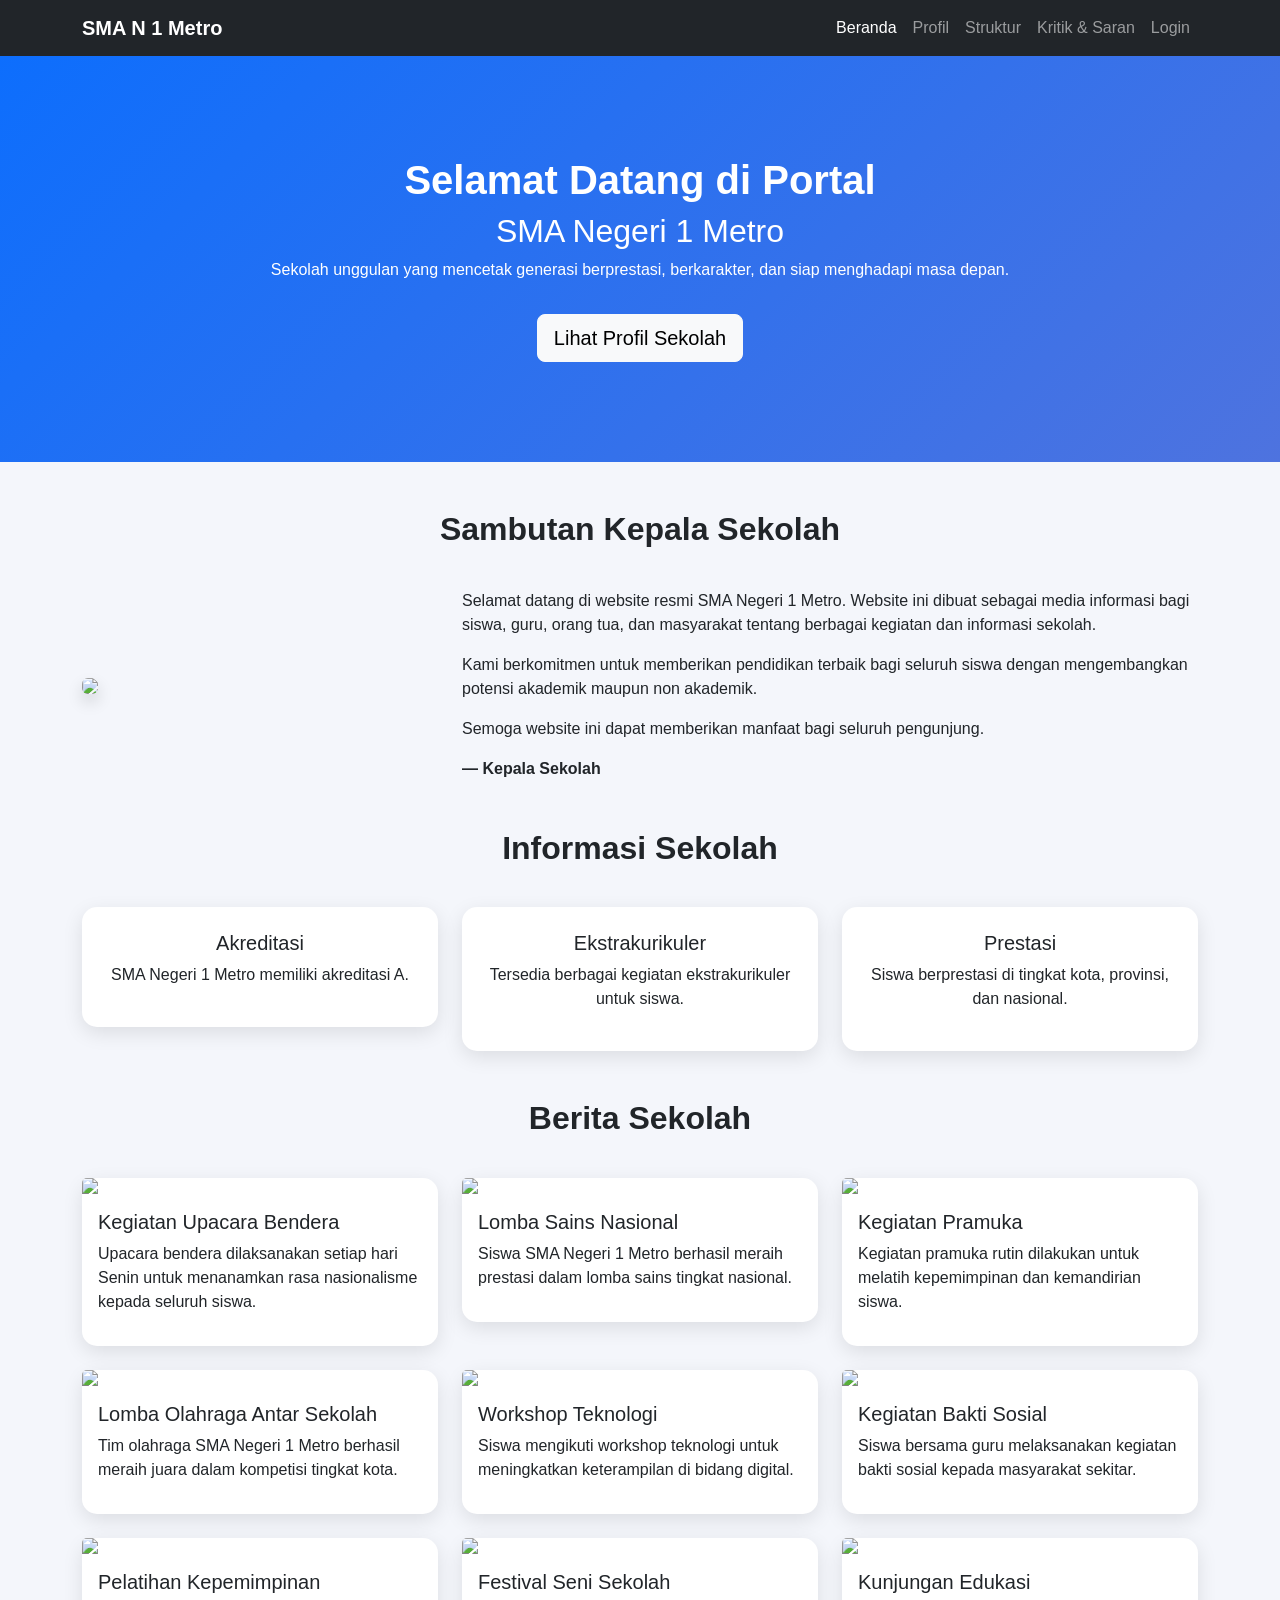
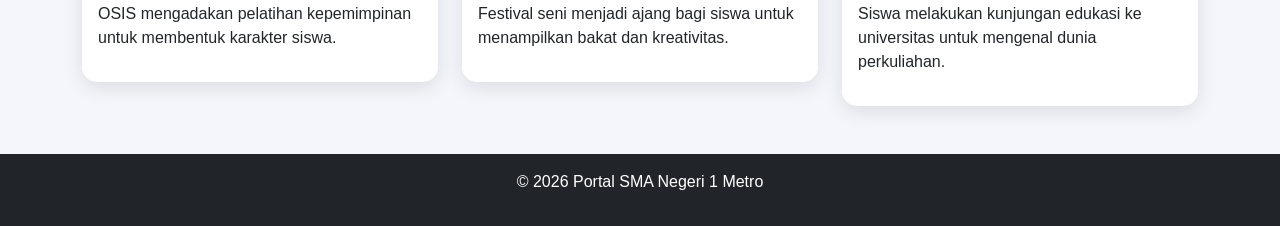
==== bootstrap-5.3.8-dist/index.html @ 813bf5c5 "upload website bootstrap" ====
<!DOCTYPE html>
<html lang="id">
<head>
<meta charset="UTF-8">
<meta name="viewport" content="width=device-width, initial-scale=1.0">

<title>Portal SMA Negeri 1 Metro</title>

<link rel="stylesheet" href="css/bootstrap.min.css">

<style>

body{
background:#f4f6fb;
font-family:Arial, Helvetica, sans-serif;
}

/* HERO */

.hero{
background:linear-gradient(135deg,#0d6efd,#4e73df);
color:white;
padding:100px 20px;
text-align:center;
}

.hero h1{
font-weight:bold;
}

.section-title{
text-align:center;
margin-bottom:40px;
font-weight:bold;
}

/* CARD */

.info-card{
border:none;
border-radius:15px;
box-shadow:0 6px 20px rgba(0,0,0,0.1);
transition:0.3s;
}

.info-card:hover{
transform:translateY(-6px);
}

</style>

</head>

<body>

<!-- NAVBAR -->

<nav class="navbar navbar-expand-lg navbar-dark bg-dark">

<div class="container">

<a class="navbar-brand fw-bold">SMA N 1 Metro</a>

<button class="navbar-toggler" data-bs-toggle="collapse" data-bs-target="#menu">
<span class="navbar-toggler-icon"></span>
</button>

<div class="collapse navbar-collapse" id="menu">

<ul class="navbar-nav ms-auto">

<li class="nav-item">
<a class="nav-link active" href="index.html">Beranda</a>
</li>

<li class="nav-item">
<a class="nav-link" href="profil.html">Profil</a>
</li>

<li class="nav-item">
<a class="nav-link" href="struktur.html">Struktur</a>
</li>

<li class="nav-item">
<a class="nav-link" href="kritik.html">Kritik & Saran</a>
</li>

<li class="nav-item">
<a class="nav-link" href="login.html">Login</a>
</li>

</ul>

</div>

</div>

</nav>


<!-- HERO -->

<section class="hero">

<div class="container">

<h1>Selamat Datang di Portal</h1>
<h2>SMA Negeri 1 Metro</h2>

<p>
Sekolah unggulan yang mencetak generasi berprestasi, berkarakter,
dan siap menghadapi masa depan.
</p>

<a href="profil.html" class="btn btn-light btn-lg mt-3">
Lihat Profil Sekolah
</a>

</div>

</section>


<!-- SAMBUTAN -->

<section class="container my-5">

<h2 class="section-title">Sambutan Kepala Sekolah</h2>

<div class="row align-items-center">

<div class="col-md-4">

<img src="https://yt3.googleusercontent.com/b5qIbR6CAaVkYtHwlTxMjncBU0SCVRQHFRUfkj26vxqj7_9-FGolOyP8DHTIU58zpRb29VMiuMg=s900-c-k-c0x00ffffff-no-rj" class="img-fluid rounded shadow">

</div>

<div class="col-md-8">

<p>
Selamat datang di website resmi SMA Negeri 1 Metro. Website ini dibuat 
sebagai media informasi bagi siswa, guru, orang tua, dan masyarakat 
tentang berbagai kegiatan dan informasi sekolah.
</p>

<p>
Kami berkomitmen untuk memberikan pendidikan terbaik bagi seluruh 
siswa dengan mengembangkan potensi akademik maupun non akademik.
</p>

<p>
Semoga website ini dapat memberikan manfaat bagi seluruh pengunjung.
</p>

<b>— Kepala Sekolah</b>

</div>

</div>

</section>


<!-- INFORMASI SEKOLAH -->

<section class="container my-5">

<h2 class="section-title">Informasi Sekolah</h2>

<div class="row g-4">

<div class="col-md-4">

<div class="card info-card p-4 text-center">

<h5>Akreditasi</h5>

<p>SMA Negeri 1 Metro memiliki akreditasi A.</p>

</div>

</div>

<div class="col-md-4">

<div class="card info-card p-4 text-center">

<h5>Ekstrakurikuler</h5>

<p>Tersedia berbagai kegiatan ekstrakurikuler untuk siswa.</p>

</div>

</div>

<div class="col-md-4">

<div class="card info-card p-4 text-center">

<h5>Prestasi</h5>

<p>Siswa berprestasi di tingkat kota, provinsi, dan nasional.</p>

</div>

</div>

</div>

</section>


<!-- BERITA SEKOLAH -->

<section class="container my-5">

<h2 class="section-title">Berita Sekolah</h2>

<div class="row g-4">

<!-- BERITA 1 -->
<div class="col-md-4">
<div class="card info-card">
<img src="https://picsum.photos/400/250?1" class="card-img-top">
<div class="card-body">
<h5>Kegiatan Upacara Bendera</h5>
<p>Upacara bendera dilaksanakan setiap hari Senin untuk menanamkan rasa nasionalisme kepada seluruh siswa.</p>
</div>
</div>
</div>

<!-- BERITA 2 -->
<div class="col-md-4">
<div class="card info-card">
<img src="https://picsum.photos/400/250?2" class="card-img-top">
<div class="card-body">
<h5>Lomba Sains Nasional</h5>
<p>Siswa SMA Negeri 1 Metro berhasil meraih prestasi dalam lomba sains tingkat nasional.</p>
</div>
</div>
</div>

<!-- BERITA 3 -->
<div class="col-md-4">
<div class="card info-card">
<img src="https://picsum.photos/400/250?3" class="card-img-top">
<div class="card-body">
<h5>Kegiatan Pramuka</h5>
<p>Kegiatan pramuka rutin dilakukan untuk melatih kepemimpinan dan kemandirian siswa.</p>
</div>
</div>
</div>

<!-- BERITA 4 -->
<div class="col-md-4">
<div class="card info-card">
<img src="https://picsum.photos/400/250?4" class="card-img-top">
<div class="card-body">
<h5>Lomba Olahraga Antar Sekolah</h5>
<p>Tim olahraga SMA Negeri 1 Metro berhasil meraih juara dalam kompetisi tingkat kota.</p>
</div>
</div>
</div>

<!-- BERITA 5 -->
<div class="col-md-4">
<div class="card info-card">
<img src="https://picsum.photos/400/250?5" class="card-img-top">
<div class="card-body">
<h5>Workshop Teknologi</h5>
<p>Siswa mengikuti workshop teknologi untuk meningkatkan keterampilan di bidang digital.</p>
</div>
</div>
</div>

<!-- BERITA 6 -->
<div class="col-md-4">
<div class="card info-card">
<img src="https://picsum.photos/400/250?6" class="card-img-top">
<div class="card-body">
<h5>Kegiatan Bakti Sosial</h5>
<p>Siswa bersama guru melaksanakan kegiatan bakti sosial kepada masyarakat sekitar.</p>
</div>
</div>
</div>

<!-- BERITA 7 -->
<div class="col-md-4">
<div class="card info-card">
<img src="https://picsum.photos/400/250?7" class="card-img-top">
<div class="card-body">
<h5>Pelatihan Kepemimpinan</h5>
<p>OSIS mengadakan pelatihan kepemimpinan untuk membentuk karakter siswa.</p>
</div>
</div>
</div>

<!-- BERITA 8 -->
<div class="col-md-4">
<div class="card info-card">
<img src="https://picsum.photos/400/250?8" class="card-img-top">
<div class="card-body">
<h5>Festival Seni Sekolah</h5>
<p>Festival seni menjadi ajang bagi siswa untuk menampilkan bakat dan kreativitas.</p>
</div>
</div>
</div>

<!-- BERITA 9 -->
<div class="col-md-4">
<div class="card info-card">
<img src="https://picsum.photos/400/250?9" class="card-img-top">
<div class="card-body">
<h5>Kunjungan Edukasi</h5>
<p>Siswa melakukan kunjungan edukasi ke universitas untuk mengenal dunia perkuliahan.</p>
</div>
</div>
</div>

</div>

</section>



<!-- FOOTER -->

<footer class="bg-dark text-white text-center p-3">

<p>© 2026 Portal SMA Negeri 1 Metro</p>

</footer>


<script src="js/bootstrap.bundle.min.js"></script>

</body>
</html>
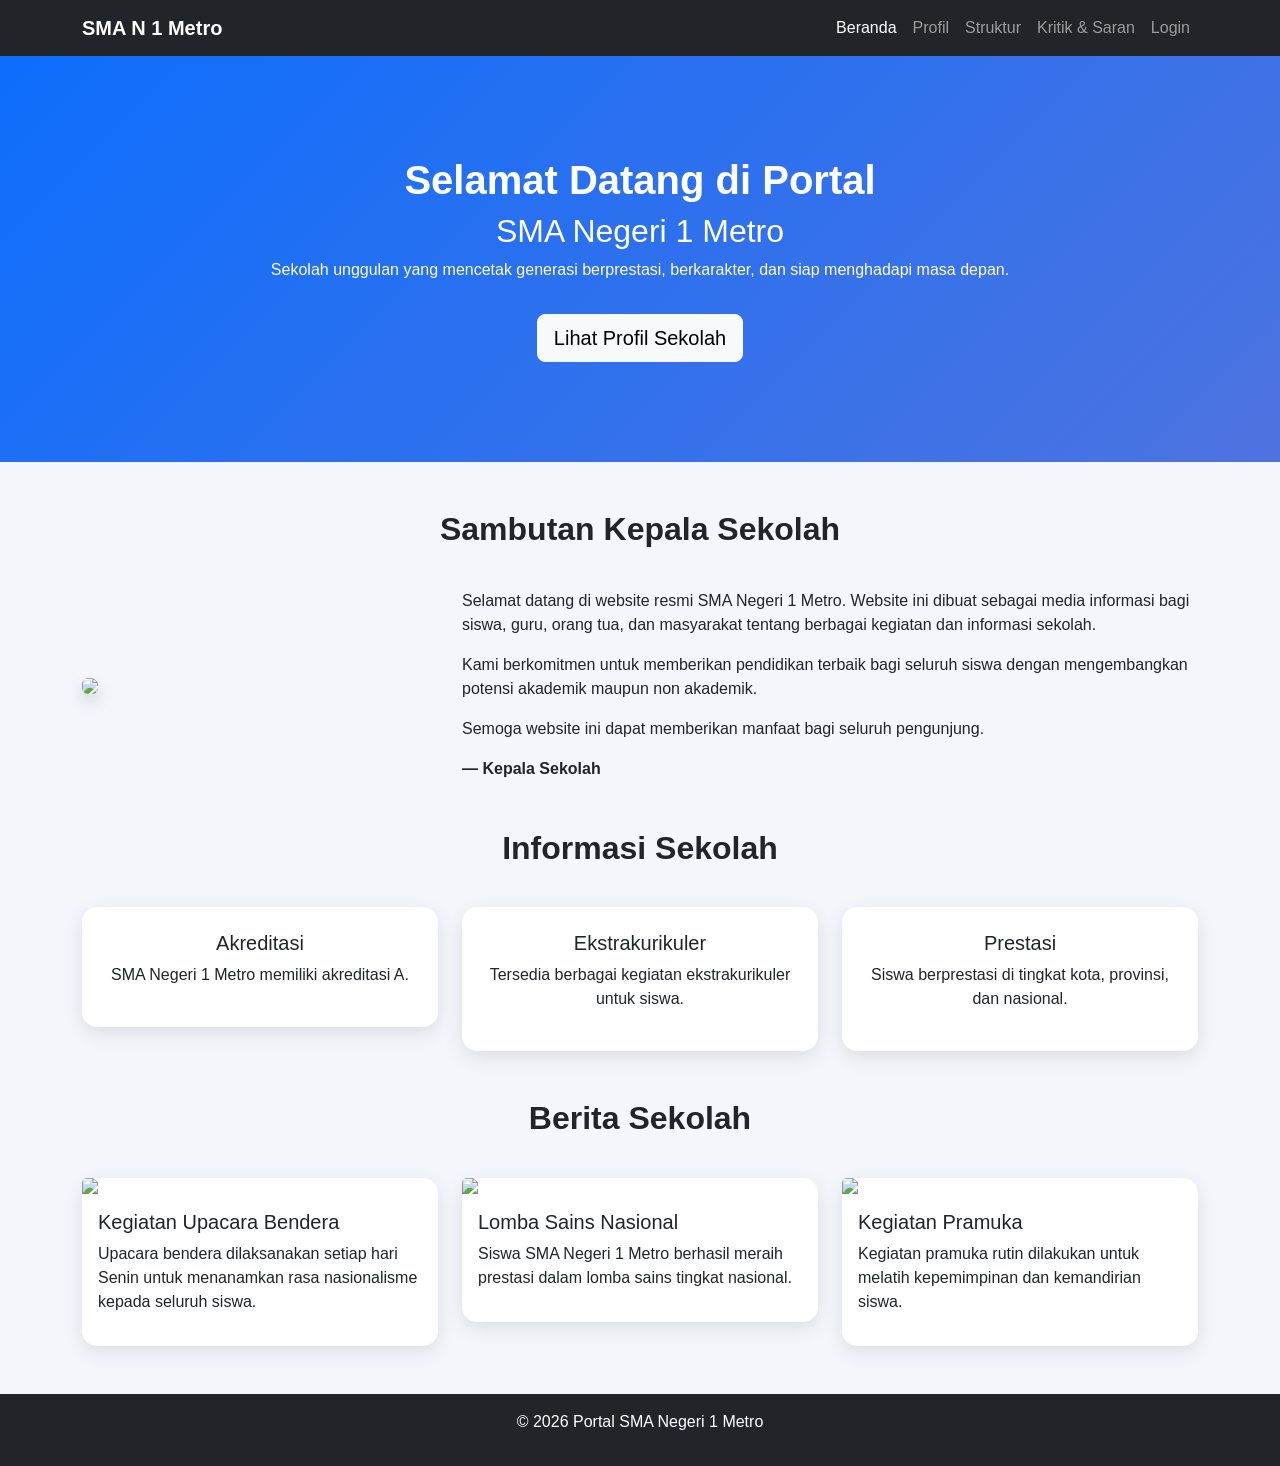
==== commit 77657ea1: "update file terbaru" ====
--- a/bootstrap-5.3.8-dist/index.html
+++ b/bootstrap-5.3.8-dist/index.html
@@ -1,338 +1,371 @@
 <!DOCTYPE html>
 <html lang="id">
+
 <head>
-<meta charset="UTF-8">
-<meta name="viewport" content="width=device-width, initial-scale=1.0">
-
-<title>Portal SMA Negeri 1 Metro</title>
-
-<link rel="stylesheet" href="css/bootstrap.min.css">
-
-<style>
-
-body{
-background:#f4f6fb;
-font-family:Arial, Helvetica, sans-serif;
-}
-
-/* HERO */
-
-.hero{
-background:linear-gradient(135deg,#0d6efd,#4e73df);
-color:white;
-padding:100px 20px;
-text-align:center;
-}
-
-.hero h1{
-font-weight:bold;
-}
-
-.section-title{
-text-align:center;
-margin-bottom:40px;
-font-weight:bold;
-}
-
-/* CARD */
-
-.info-card{
-border:none;
-border-radius:15px;
-box-shadow:0 6px 20px rgba(0,0,0,0.1);
-transition:0.3s;
-}
-
-.info-card:hover{
-transform:translateY(-6px);
-}
-
-</style>
-
+    <meta charset="UTF-8">
+    <meta name="viewport" content="width=device-width, initial-scale=1.0">
+    <title>Portal SMA Negeri 1 Metro</title>
+
+    <!-- Bootstrap CSS -->
+    <link rel="stylesheet" href="css/bootstrap.min.css">
+
+    <!-- STYLE -->
+    <style>
+
+        /* =========================
+           GLOBAL
+        ========================= */
+
+        body {
+            background: #f4f6fb;
+            font-family: Arial, Helvetica, sans-serif;
+        }
+
+
+        /* =========================
+           HERO SECTION
+        ========================= */
+
+        .hero {
+            background: linear-gradient(135deg,#0d6efd,#4e73df);
+            color: white;
+            padding: 100px 20px;
+            text-align: center;
+        }
+
+        .hero h1 {
+            font-weight: bold;
+        }
+
+
+        /* =========================
+           SECTION TITLE
+        ========================= */
+
+        .section-title {
+            text-align: center;
+            margin-bottom: 40px;
+            font-weight: bold;
+        }
+
+
+        /* =========================
+           CARD
+        ========================= */
+
+        .info-card {
+            border: none;
+            border-radius: 15px;
+            box-shadow: 0 6px 20px rgba(0,0,0,0.1);
+            transition: 0.3s;
+        }
+
+        .info-card:hover {
+            transform: translateY(-6px);
+        }
+
+    </style>
 </head>
 
+
+
 <body>
 
-<!-- NAVBAR -->
-
-<nav class="navbar navbar-expand-lg navbar-dark bg-dark">
-
-<div class="container">
-
-<a class="navbar-brand fw-bold">SMA N 1 Metro</a>
-
-<button class="navbar-toggler" data-bs-toggle="collapse" data-bs-target="#menu">
-<span class="navbar-toggler-icon"></span>
-</button>
-
-<div class="collapse navbar-collapse" id="menu">
-
-<ul class="navbar-nav ms-auto">
-
-<li class="nav-item">
-<a class="nav-link active" href="index.html">Beranda</a>
-</li>
-
-<li class="nav-item">
-<a class="nav-link" href="profil.html">Profil</a>
-</li>
-
-<li class="nav-item">
-<a class="nav-link" href="struktur.html">Struktur</a>
-</li>
-
-<li class="nav-item">
-<a class="nav-link" href="kritik.html">Kritik & Saran</a>
-</li>
-
-<li class="nav-item">
-<a class="nav-link" href="login.html">Login</a>
-</li>
-
-</ul>
-
-</div>
-
-</div>
-
-</nav>
-
-
-<!-- HERO -->
-
-<section class="hero">
-
-<div class="container">
-
-<h1>Selamat Datang di Portal</h1>
-<h2>SMA Negeri 1 Metro</h2>
-
-<p>
-Sekolah unggulan yang mencetak generasi berprestasi, berkarakter,
-dan siap menghadapi masa depan.
-</p>
-
-<a href="profil.html" class="btn btn-light btn-lg mt-3">
-Lihat Profil Sekolah
-</a>
-
-</div>
-
-</section>
-
-
-<!-- SAMBUTAN -->
-
-<section class="container my-5">
-
-<h2 class="section-title">Sambutan Kepala Sekolah</h2>
-
-<div class="row align-items-center">
-
-<div class="col-md-4">
-
-<img src="https://yt3.googleusercontent.com/b5qIbR6CAaVkYtHwlTxMjncBU0SCVRQHFRUfkj26vxqj7_9-FGolOyP8DHTIU58zpRb29VMiuMg=s900-c-k-c0x00ffffff-no-rj" class="img-fluid rounded shadow">
-
-</div>
-
-<div class="col-md-8">
-
-<p>
-Selamat datang di website resmi SMA Negeri 1 Metro. Website ini dibuat 
-sebagai media informasi bagi siswa, guru, orang tua, dan masyarakat 
-tentang berbagai kegiatan dan informasi sekolah.
-</p>
-
-<p>
-Kami berkomitmen untuk memberikan pendidikan terbaik bagi seluruh 
-siswa dengan mengembangkan potensi akademik maupun non akademik.
-</p>
-
-<p>
-Semoga website ini dapat memberikan manfaat bagi seluruh pengunjung.
-</p>
-
-<b>— Kepala Sekolah</b>
-
-</div>
-
-</div>
-
-</section>
-
-
-<!-- INFORMASI SEKOLAH -->
-
-<section class="container my-5">
-
-<h2 class="section-title">Informasi Sekolah</h2>
-
-<div class="row g-4">
-
-<div class="col-md-4">
-
-<div class="card info-card p-4 text-center">
-
-<h5>Akreditasi</h5>
-
-<p>SMA Negeri 1 Metro memiliki akreditasi A.</p>
-
-</div>
-
-</div>
-
-<div class="col-md-4">
-
-<div class="card info-card p-4 text-center">
-
-<h5>Ekstrakurikuler</h5>
-
-<p>Tersedia berbagai kegiatan ekstrakurikuler untuk siswa.</p>
-
-</div>
-
-</div>
-
-<div class="col-md-4">
-
-<div class="card info-card p-4 text-center">
-
-<h5>Prestasi</h5>
-
-<p>Siswa berprestasi di tingkat kota, provinsi, dan nasional.</p>
-
-</div>
-
-</div>
-
-</div>
-
-</section>
-
-
-<!-- BERITA SEKOLAH -->
-
-<section class="container my-5">
-
-<h2 class="section-title">Berita Sekolah</h2>
-
-<div class="row g-4">
-
-<!-- BERITA 1 -->
-<div class="col-md-4">
-<div class="card info-card">
-<img src="https://picsum.photos/400/250?1" class="card-img-top">
-<div class="card-body">
-<h5>Kegiatan Upacara Bendera</h5>
-<p>Upacara bendera dilaksanakan setiap hari Senin untuk menanamkan rasa nasionalisme kepada seluruh siswa.</p>
-</div>
-</div>
-</div>
-
-<!-- BERITA 2 -->
-<div class="col-md-4">
-<div class="card info-card">
-<img src="https://picsum.photos/400/250?2" class="card-img-top">
-<div class="card-body">
-<h5>Lomba Sains Nasional</h5>
-<p>Siswa SMA Negeri 1 Metro berhasil meraih prestasi dalam lomba sains tingkat nasional.</p>
-</div>
-</div>
-</div>
-
-<!-- BERITA 3 -->
-<div class="col-md-4">
-<div class="card info-card">
-<img src="https://picsum.photos/400/250?3" class="card-img-top">
-<div class="card-body">
-<h5>Kegiatan Pramuka</h5>
-<p>Kegiatan pramuka rutin dilakukan untuk melatih kepemimpinan dan kemandirian siswa.</p>
-</div>
-</div>
-</div>
-
-<!-- BERITA 4 -->
-<div class="col-md-4">
-<div class="card info-card">
-<img src="https://picsum.photos/400/250?4" class="card-img-top">
-<div class="card-body">
-<h5>Lomba Olahraga Antar Sekolah</h5>
-<p>Tim olahraga SMA Negeri 1 Metro berhasil meraih juara dalam kompetisi tingkat kota.</p>
-</div>
-</div>
-</div>
-
-<!-- BERITA 5 -->
-<div class="col-md-4">
-<div class="card info-card">
-<img src="https://picsum.photos/400/250?5" class="card-img-top">
-<div class="card-body">
-<h5>Workshop Teknologi</h5>
-<p>Siswa mengikuti workshop teknologi untuk meningkatkan keterampilan di bidang digital.</p>
-</div>
-</div>
-</div>
-
-<!-- BERITA 6 -->
-<div class="col-md-4">
-<div class="card info-card">
-<img src="https://picsum.photos/400/250?6" class="card-img-top">
-<div class="card-body">
-<h5>Kegiatan Bakti Sosial</h5>
-<p>Siswa bersama guru melaksanakan kegiatan bakti sosial kepada masyarakat sekitar.</p>
-</div>
-</div>
-</div>
-
-<!-- BERITA 7 -->
-<div class="col-md-4">
-<div class="card info-card">
-<img src="https://picsum.photos/400/250?7" class="card-img-top">
-<div class="card-body">
-<h5>Pelatihan Kepemimpinan</h5>
-<p>OSIS mengadakan pelatihan kepemimpinan untuk membentuk karakter siswa.</p>
-</div>
-</div>
-</div>
-
-<!-- BERITA 8 -->
-<div class="col-md-4">
-<div class="card info-card">
-<img src="https://picsum.photos/400/250?8" class="card-img-top">
-<div class="card-body">
-<h5>Festival Seni Sekolah</h5>
-<p>Festival seni menjadi ajang bagi siswa untuk menampilkan bakat dan kreativitas.</p>
-</div>
-</div>
-</div>
-
-<!-- BERITA 9 -->
-<div class="col-md-4">
-<div class="card info-card">
-<img src="https://picsum.photos/400/250?9" class="card-img-top">
-<div class="card-body">
-<h5>Kunjungan Edukasi</h5>
-<p>Siswa melakukan kunjungan edukasi ke universitas untuk mengenal dunia perkuliahan.</p>
-</div>
-</div>
-</div>
-
-</div>
-
-</section>
-
-
-
-<!-- FOOTER -->
-
-<footer class="bg-dark text-white text-center p-3">
-
-<p>© 2026 Portal SMA Negeri 1 Metro</p>
-
-</footer>
-
-
-<script src="js/bootstrap.bundle.min.js"></script>
+
+    <!-- =========================
+         NAVBAR
+    ========================= -->
+
+    <nav class="navbar navbar-expand-lg navbar-dark bg-dark">
+
+        <div class="container">
+
+            <a class="navbar-brand fw-bold">
+                SMA N 1 Metro
+            </a>
+
+            <button class="navbar-toggler"
+                data-bs-toggle="collapse"
+                data-bs-target="#menu">
+
+                <span class="navbar-toggler-icon"></span>
+
+            </button>
+
+
+            <div class="collapse navbar-collapse" id="menu">
+
+                <ul class="navbar-nav ms-auto">
+
+                    <li class="nav-item">
+                        <a class="nav-link active" href="index.html">
+                            Beranda
+                        </a>
+                    </li>
+
+                    <li class="nav-item">
+                        <a class="nav-link" href="profil.html">
+                            Profil
+                        </a>
+                    </li>
+
+                    <li class="nav-item">
+                        <a class="nav-link" href="struktur.html">
+                            Struktur
+                        </a>
+                    </li>
+
+                    <li class="nav-item">
+                        <a class="nav-link" href="kritik.html">
+                            Kritik & Saran
+                        </a>
+                    </li>
+
+                    <li class="nav-item">
+                        <a class="nav-link" href="login.html">
+                            Login
+                        </a>
+                    </li>
+
+                </ul>
+
+            </div>
+
+        </div>
+
+    </nav>
+
+
+
+    <!-- =========================
+         HERO
+    ========================= -->
+
+    <section class="hero">
+
+        <div class="container">
+
+            <h1>Selamat Datang di Portal</h1>
+            <h2>SMA Negeri 1 Metro</h2>
+
+            <p>
+                Sekolah unggulan yang mencetak generasi berprestasi,
+                berkarakter, dan siap menghadapi masa depan.
+            </p>
+
+            <a href="profil.html"
+               class="btn btn-light btn-lg mt-3">
+
+               Lihat Profil Sekolah
+
+            </a>
+
+        </div>
+
+    </section>
+
+
+
+    <!-- =========================
+         SAMBUTAN KEPALA SEKOLAH
+    ========================= -->
+
+    <section class="container my-5">
+
+        <h2 class="section-title">
+            Sambutan Kepala Sekolah
+        </h2>
+
+        <div class="row align-items-center">
+
+            <!-- FOTO -->
+            <div class="col-md-4">
+
+                <img
+                    src="https://yt3.googleusercontent.com/b5qIbR6CAaVkYtHwlTxMjncBU0SCVRQHFRUfkj26vxqj7_9-FGolOyP8DHTIU58zpRb29VMiuMg=s900-c-k-c0x00ffffff-no-rj"
+                    class="img-fluid rounded shadow">
+
+            </div>
+
+
+            <!-- TEKS -->
+            <div class="col-md-8">
+
+                <p>
+                    Selamat datang di website resmi SMA Negeri 1 Metro.
+                    Website ini dibuat sebagai media informasi bagi siswa,
+                    guru, orang tua, dan masyarakat tentang berbagai
+                    kegiatan dan informasi sekolah.
+                </p>
+
+                <p>
+                    Kami berkomitmen untuk memberikan pendidikan terbaik
+                    bagi seluruh siswa dengan mengembangkan potensi
+                    akademik maupun non akademik.
+                </p>
+
+                <p>
+                    Semoga website ini dapat memberikan manfaat
+                    bagi seluruh pengunjung.
+                </p>
+
+                <b>— Kepala Sekolah</b>
+
+            </div>
+
+        </div>
+
+    </section>
+
+
+
+    <!-- =========================
+         INFORMASI SEKOLAH
+    ========================= -->
+
+    <section class="container my-5">
+
+        <h2 class="section-title">
+            Informasi Sekolah
+        </h2>
+
+        <div class="row g-4">
+
+            <!-- CARD 1 -->
+            <div class="col-md-4">
+                <div class="card info-card p-4 text-center">
+
+                    <h5>Akreditasi</h5>
+                    <p>SMA Negeri 1 Metro memiliki akreditasi A.</p>
+
+                </div>
+            </div>
+
+
+            <!-- CARD 2 -->
+            <div class="col-md-4">
+                <div class="card info-card p-4 text-center">
+
+                    <h5>Ekstrakurikuler</h5>
+                    <p>Tersedia berbagai kegiatan ekstrakurikuler untuk siswa.</p>
+
+                </div>
+            </div>
+
+
+            <!-- CARD 3 -->
+            <div class="col-md-4">
+                <div class="card info-card p-4 text-center">
+
+                    <h5>Prestasi</h5>
+                    <p>Siswa berprestasi di tingkat kota, provinsi, dan nasional.</p>
+
+                </div>
+            </div>
+
+        </div>
+
+    </section>
+
+
+
+    <!-- =========================
+         BERITA SEKOLAH
+    ========================= -->
+
+    <section class="container my-5">
+
+        <h2 class="section-title">
+            Berita Sekolah
+        </h2>
+
+        <div class="row g-4">
+
+            <!-- BERITA 1 -->
+            <div class="col-md-4">
+                <div class="card info-card">
+
+                    <img src="https://picsum.photos/400/250?1"
+                         class="card-img-top">
+
+                    <div class="card-body">
+
+                        <h5>Kegiatan Upacara Bendera</h5>
+
+                        <p>
+                            Upacara bendera dilaksanakan setiap hari Senin
+                            untuk menanamkan rasa nasionalisme kepada seluruh siswa.
+                        </p>
+
+                    </div>
+
+                </div>
+            </div>
+
+
+            <!-- BERITA 2 -->
+            <div class="col-md-4">
+                <div class="card info-card">
+
+                    <img src="https://picsum.photos/400/250?2"
+                         class="card-img-top">
+
+                    <div class="card-body">
+
+                        <h5>Lomba Sains Nasional</h5>
+
+                        <p>
+                            Siswa SMA Negeri 1 Metro berhasil meraih prestasi
+                            dalam lomba sains tingkat nasional.
+                        </p>
+
+                    </div>
+
+                </div>
+            </div>
+
+
+            <!-- BERITA 3 -->
+            <div class="col-md-4">
+                <div class="card info-card">
+
+                    <img src="https://picsum.photos/400/250?3"
+                         class="card-img-top">
+
+                    <div class="card-body">
+
+                        <h5>Kegiatan Pramuka</h5>
+
+                        <p>
+                            Kegiatan pramuka rutin dilakukan untuk melatih
+                            kepemimpinan dan kemandirian siswa.
+                        </p>
+
+                    </div>
+
+                </div>
+            </div>
+
+        </div>
+
+    </section>
+
+
+
+    <!-- =========================
+         FOOTER
+    ========================= -->
+
+    <footer class="bg-dark text-white text-center p-3">
+
+        <p>© 2026 Portal SMA Negeri 1 Metro</p>
+
+    </footer>
+
+
+
+    <!-- Bootstrap JS -->
+    <script src="js/bootstrap.bundle.min.js"></script>
 
 </body>
 </html>
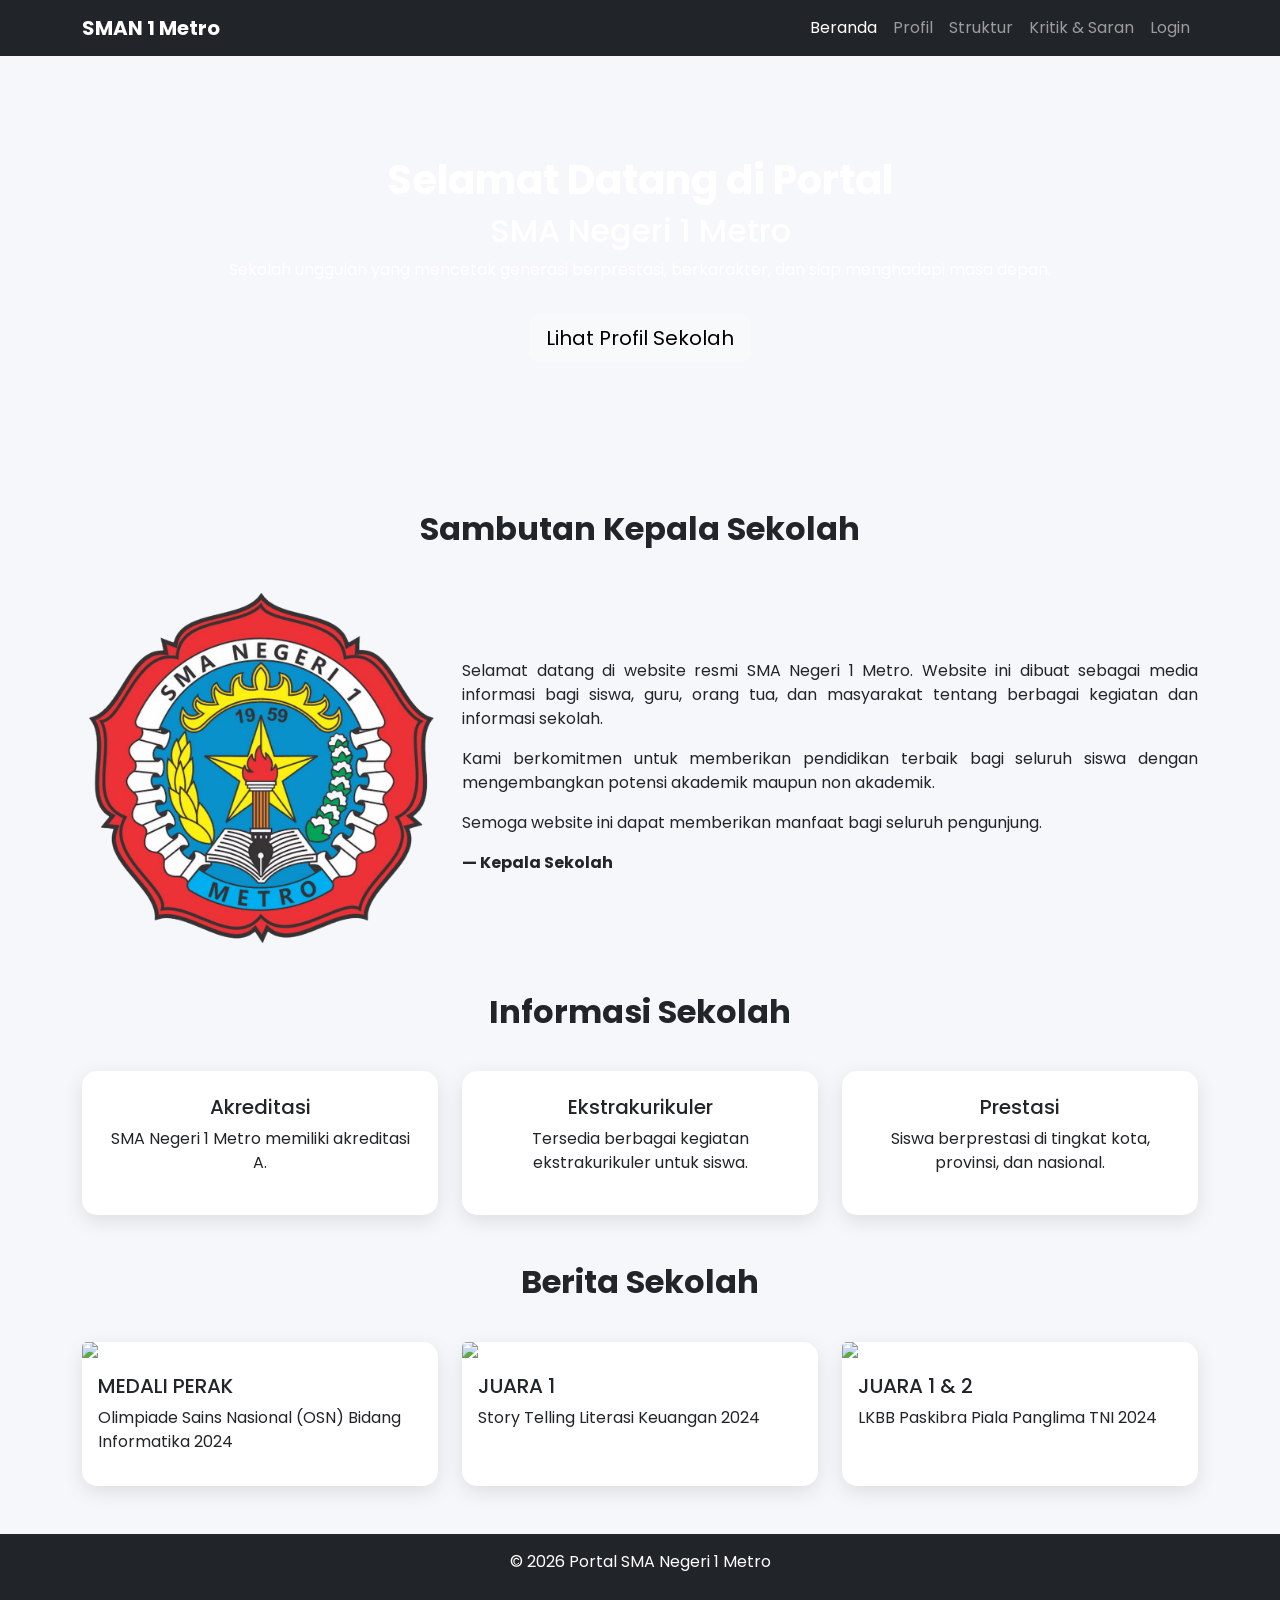
==== commit 1fa9dc4b: "update file terbaru" ====
--- a/bootstrap-5.3.8-dist/index.html
+++ b/bootstrap-5.3.8-dist/index.html
@@ -8,6 +8,7 @@
 
     <!-- Bootstrap CSS -->
     <link rel="stylesheet" href="css/bootstrap.min.css">
+    <link href="https://fonts.googleapis.com/css2?family=Poppins:wght@400;500;600;700&display=swap" rel="stylesheet">
 
     <!-- STYLE -->
     <style>
@@ -17,8 +18,9 @@
         ========================= */
 
         body {
-            background: #f4f6fb;
-            font-family: Arial, Helvetica, sans-serif;
+            background: #f5f7fb;
+            /* Menerapkan Poppins ke seluruh halaman */
+            font-family: 'Poppins', sans-serif; 
         }
 
 
@@ -27,10 +29,12 @@
         ========================= */
 
         .hero {
-            background: linear-gradient(135deg,#0d6efd,#4e73df);
-            color: white;
-            padding: 100px 20px;
-            text-align: center;
+        background: url('https://saburaitv.com/wp-content/uploads/2025/06/images-1.jpeg') no-repeat center center;
+        background-size: cover;
+        color: white;
+        padding: 100px 20px;
+        text-align: center;
+        position: relative;
         }
 
         .hero h1 {
@@ -81,7 +85,7 @@
         <div class="container">
 
             <a class="navbar-brand fw-bold">
-                SMA N 1 Metro
+                SMAN 1 Metro
             </a>
 
             <button class="navbar-toggler"
@@ -182,8 +186,8 @@
             <div class="col-md-4">
 
                 <img
-                    src="https://yt3.googleusercontent.com/b5qIbR6CAaVkYtHwlTxMjncBU0SCVRQHFRUfkj26vxqj7_9-FGolOyP8DHTIU58zpRb29VMiuMg=s900-c-k-c0x00ffffff-no-rj"
-                    class="img-fluid rounded shadow">
+                    src="assets/d4ad0a1c-1d9a-4a0a-a790-b87721d551b9.png"
+                    class="img-fluid">
 
             </div>
 
@@ -191,20 +195,20 @@
             <!-- TEKS -->
             <div class="col-md-8">
 
-                <p>
+                <p style="text-align: justify;">
                     Selamat datang di website resmi SMA Negeri 1 Metro.
                     Website ini dibuat sebagai media informasi bagi siswa,
                     guru, orang tua, dan masyarakat tentang berbagai
                     kegiatan dan informasi sekolah.
                 </p>
 
-                <p>
+                <p style="text-align: justify;">
                     Kami berkomitmen untuk memberikan pendidikan terbaik
                     bagi seluruh siswa dengan mengembangkan potensi
                     akademik maupun non akademik.
                 </p>
 
-                <p>
+                <p style="text-align: justify;">
                     Semoga website ini dapat memberikan manfaat
                     bagi seluruh pengunjung.
                 </p>
@@ -233,7 +237,7 @@
 
             <!-- CARD 1 -->
             <div class="col-md-4">
-                <div class="card info-card p-4 text-center">
+                <div class="card info-card p-4 text-center h-100">
 
                     <h5>Akreditasi</h5>
                     <p>SMA Negeri 1 Metro memiliki akreditasi A.</p>
@@ -244,7 +248,7 @@
 
             <!-- CARD 2 -->
             <div class="col-md-4">
-                <div class="card info-card p-4 text-center">
+                <div class="card info-card p-4 text-center h-100">
 
                     <h5>Ekstrakurikuler</h5>
                     <p>Tersedia berbagai kegiatan ekstrakurikuler untuk siswa.</p>
@@ -255,7 +259,7 @@
 
             <!-- CARD 3 -->
             <div class="col-md-4">
-                <div class="card info-card p-4 text-center">
+                <div class="card info-card p-4 text-center h-100">
 
                     <h5>Prestasi</h5>
                     <p>Siswa berprestasi di tingkat kota, provinsi, dan nasional.</p>
@@ -283,18 +287,17 @@
 
             <!-- BERITA 1 -->
             <div class="col-md-4">
-                <div class="card info-card">
-
-                    <img src="https://picsum.photos/400/250?1"
+                <div class="card info-card h-100">
+
+                    <img src="https://www.smansa-metro.sch.id/images/2024/OSN.jpg"
                          class="card-img-top">
 
                     <div class="card-body">
 
-                        <h5>Kegiatan Upacara Bendera</h5>
+                        <h5>MEDALI PERAK</h5>
 
                         <p>
-                            Upacara bendera dilaksanakan setiap hari Senin
-                            untuk menanamkan rasa nasionalisme kepada seluruh siswa.
+                            Olimpiade Sains Nasional (OSN) Bidang Informatika 2024
                         </p>
 
                     </div>
@@ -305,18 +308,17 @@
 
             <!-- BERITA 2 -->
             <div class="col-md-4">
-                <div class="card info-card">
-
-                    <img src="https://picsum.photos/400/250?2"
+                <div class="card info-card h-100">
+
+                    <img src="https://www.smansa-metro.sch.id/images/2024/ST.jpg"
                          class="card-img-top">
 
                     <div class="card-body">
 
-                        <h5>Lomba Sains Nasional</h5>
+                        <h5>JUARA 1</h5>
 
                         <p>
-                            Siswa SMA Negeri 1 Metro berhasil meraih prestasi
-                            dalam lomba sains tingkat nasional.
+                            Story Telling Literasi Keuangan 2024
                         </p>
 
                     </div>
@@ -327,18 +329,17 @@
 
             <!-- BERITA 3 -->
             <div class="col-md-4">
-                <div class="card info-card">
-
-                    <img src="https://picsum.photos/400/250?3"
+                <div class="card info-card h-100">
+
+                    <img src="https://www.smansa-metro.sch.id/images/2024/paskib.jpg"
                          class="card-img-top">
 
                     <div class="card-body">
 
-                        <h5>Kegiatan Pramuka</h5>
+                        <h5>JUARA 1 & 2</h5>
 
                         <p>
-                            Kegiatan pramuka rutin dilakukan untuk melatih
-                            kepemimpinan dan kemandirian siswa.
+                            LKBB Paskibra Piala Panglima TNI 2024
                         </p>
 
                     </div>
